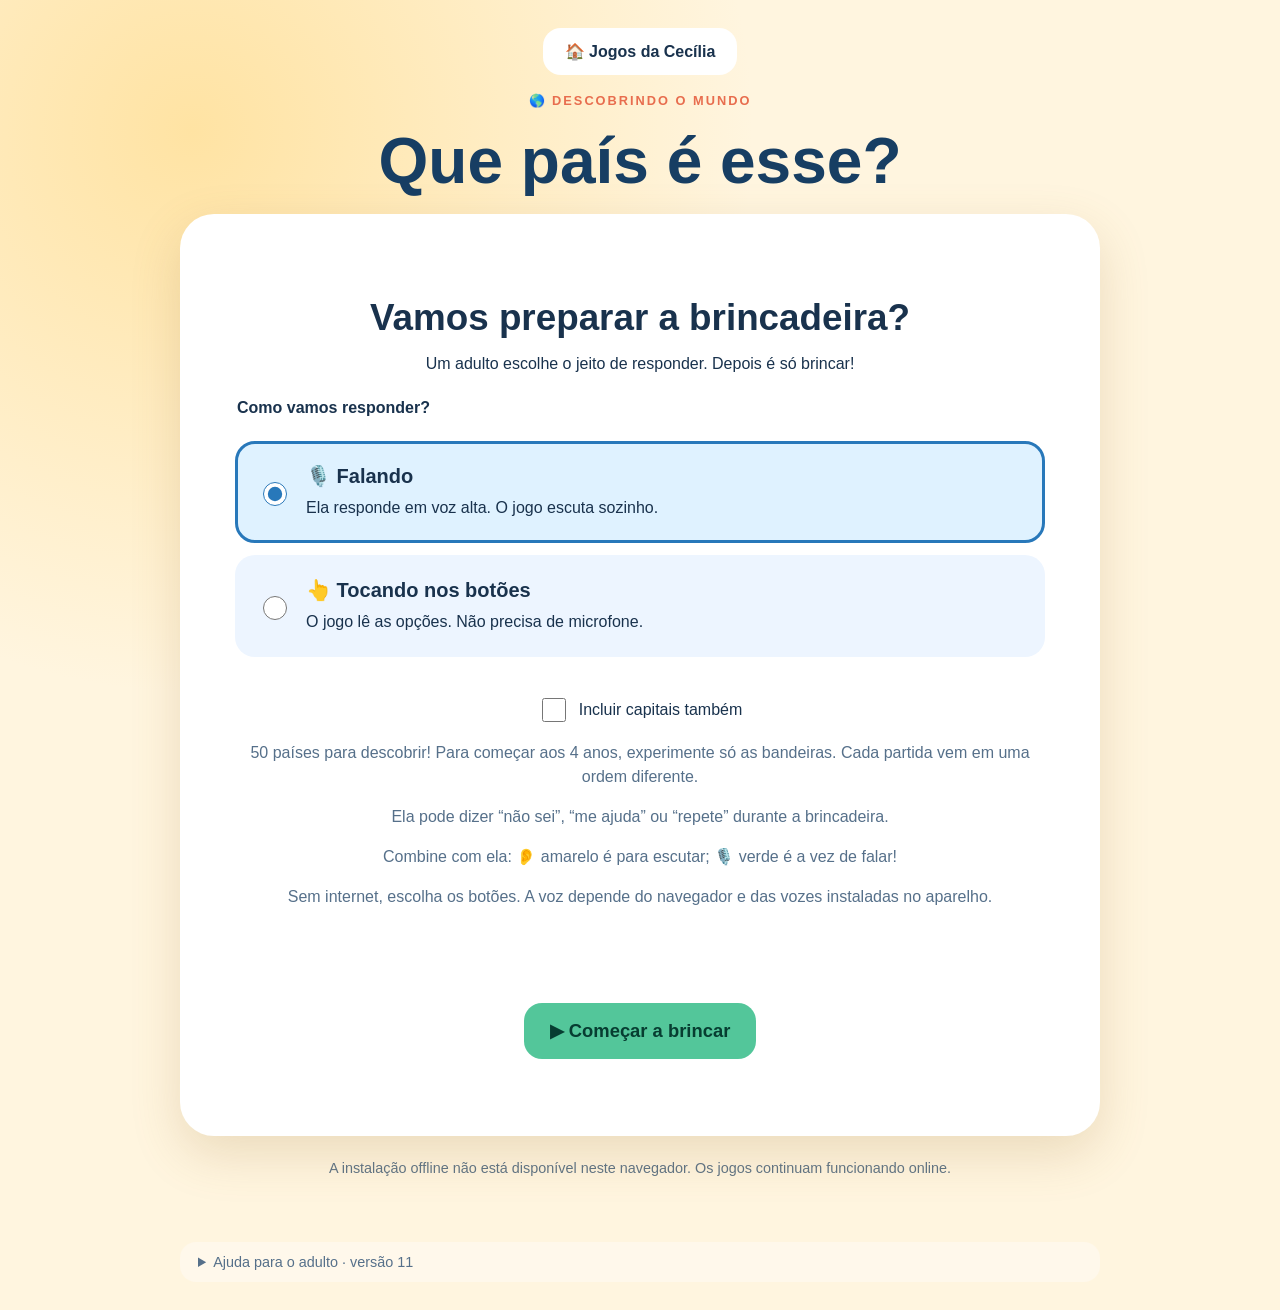
==== games/flags/index.html @ f5ba1f49 "Add files via upload" ====
<!doctype html>
<html lang="pt-BR">
<head>
  <meta charset="utf-8">
  <meta name="viewport" content="width=device-width, initial-scale=1, viewport-fit=cover">
  <meta name="theme-color" content="#7651b7">
  <title>Países e Bandeiras · Jogos da Cecília</title>
  <base href="../../">
  <link rel="stylesheet" href="style.css">
  <link rel="manifest" href="manifest.webmanifest">
  <link rel="apple-touch-icon" href="assets/icons/apple-touch-icon.png">
  <meta name="apple-mobile-web-app-capable" content="yes">
  <meta name="apple-mobile-web-app-status-bar-style" content="default">
  <link rel="stylesheet" href="pwa.css">
  <script src="pwa.js" defer></script>
  <script src="audio.js" defer></script>
</head>
<body>
  <main class="game">
    <a href="index.html" style="display:inline-block;margin-bottom:18px;padding:14px 22px;border-radius:18px;background:#fff;color:#19324d;font-weight:bold;text-decoration:none">🏠 Jogos da Cecília</a>
    <header><div class="eyebrow">🌎 DESCOBRINDO O MUNDO</div><h1>Que país é esse?</h1></header>
    <section id="setup" class="card">
      <h2>Vamos preparar a brincadeira?</h2>
      <p>Um adulto escolhe o jeito de responder. Depois é só brincar!</p>
      <fieldset>
        <legend>Como vamos responder?</legend>
        <label class="mode"><input type="radio" name="mode" value="voice" checked><span>🎙️ Falando<small>Ela responde em voz alta. O jogo escuta sozinho.</small></span></label>
        <label class="mode"><input type="radio" name="mode" value="buttons"><span>👆 Tocando nos botões<small>O jogo lê as opções. Não precisa de microfone.</small></span></label>
      </fieldset>
      <label class="extra"><input id="capitals" type="checkbox"> Incluir capitais também</label>
      <p class="hint">50 países para descobrir! Para começar aos 4 anos, experimente só as bandeiras. Cada partida vem em uma ordem diferente.</p>
      <p class="hint">Ela pode dizer “não sei”, “me ajuda” ou “repete” durante a brincadeira.</p>
      <p class="hint">Combine com ela: 👂 amarelo é para escutar; 🎙️ verde é a vez de falar!</p>
      <p class="hint">Sem internet, escolha os botões. A voz depende do navegador e das vozes instaladas no aparelho.</p>
      <p id="setup-message" class="feedback" role="status"></p>
      <button id="start" class="start">▶ Começar a brincar</button>
      <button id="cancel-start" class="secondary" hidden>Cancelar</button>
    </section>
    <section id="play" hidden>
      <p id="progress"></p>
      <div class="card">
        <div id="turn-cue" class="turn-cue speaking" role="status" aria-live="polite">
          <span id="turn-icon" class="turn-icon" aria-hidden="true">👂</span>
          <strong id="turn-label">Agora escute…</strong>
        </div>
        <img id="flag" class="flag" alt="Bandeira do país" width="520" height="290">
        <h2 id="question"></h2>
        <p id="feedback" class="feedback" role="status"></p>
        <div id="answers" class="answers"></div>
        <button id="repeat" class="secondary">🔊 Ouvir de novo</button>
      </div>
      <footer>
        <button id="pause" class="secondary">⏸ Pausar</button>
        <button id="new-game" class="secondary">🏠 Nova brincadeira</button>
      </footer>
    </section>
    <p id="pwa-status" class="pwa-status" role="status">Preparando os jogos para brincar sem internet…</p>
  </main>
  <details class="diagnostics">
    <summary>Ajuda para o adulto · versão 11</summary>
    <p>Se a voz parar, este registro mostra em que etapa o jogo ficou. Ele não grava áudio nem guarda o que foi falado. Copie o texto para relatar um problema.</p>
    <pre id="voice-diagnostics"></pre>
  </details>
  <script src="app.js"></script>
</body>
</html>
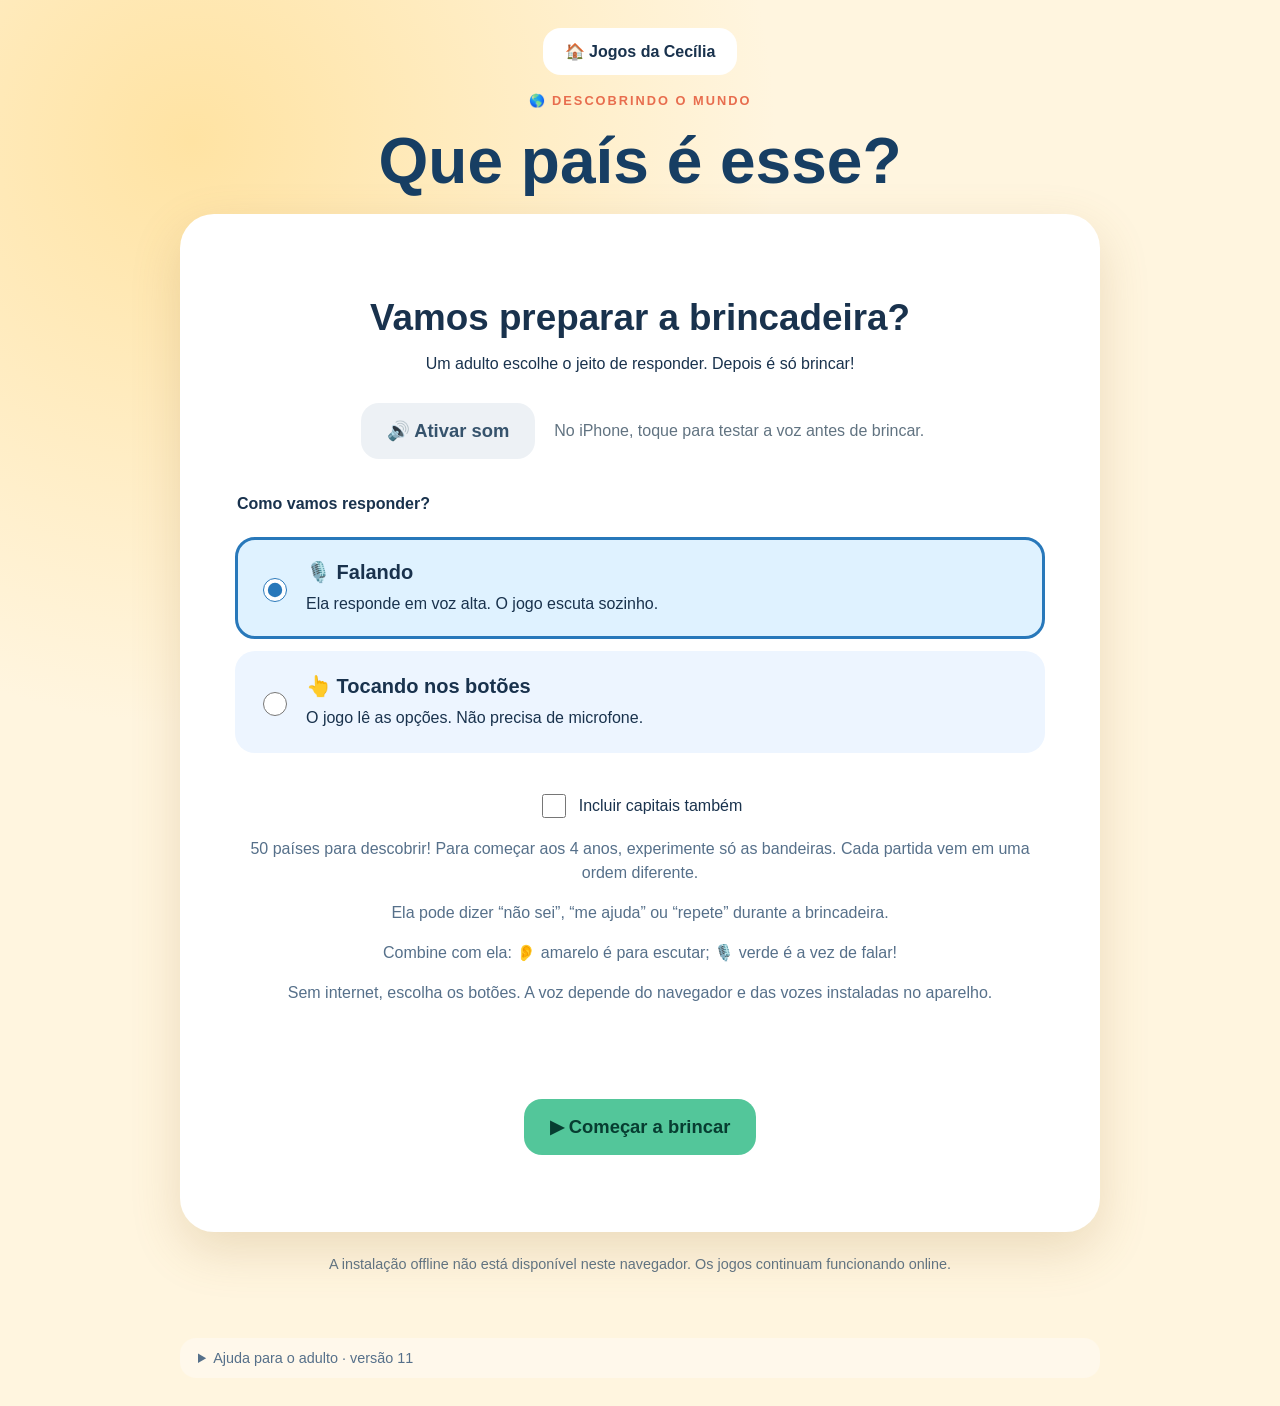
==== commit 9614fbe8: "Melhora audio no iPhone e perguntas de reconhecer numeros" ====
--- a/games/flags/index.html
+++ b/games/flags/index.html
@@ -19,9 +19,14 @@
   <main class="game">
     <a href="index.html" style="display:inline-block;margin-bottom:18px;padding:14px 22px;border-radius:18px;background:#fff;color:#19324d;font-weight:bold;text-decoration:none">🏠 Jogos da Cecília</a>
     <header><div class="eyebrow">🌎 DESCOBRINDO O MUNDO</div><h1>Que país é esse?</h1></header>
+    <p id="audio-notice" class="audio-notice" role="status" hidden></p>
     <section id="setup" class="card">
       <h2>Vamos preparar a brincadeira?</h2>
       <p>Um adulto escolhe o jeito de responder. Depois é só brincar!</p>
+      <div class="audio-controls">
+        <button id="activate-sound" class="soft secondary" type="button">🔊 Ativar som</button>
+        <p id="audio-test-status" role="status">No iPhone, toque para testar a voz antes de brincar.</p>
+      </div>
       <fieldset>
         <legend>Como vamos responder?</legend>
         <label class="mode"><input type="radio" name="mode" value="voice" checked><span>🎙️ Falando<small>Ela responde em voz alta. O jogo escuta sozinho.</small></span></label>
@@ -60,6 +65,7 @@
     <summary>Ajuda para o adulto · versão 11</summary>
     <p>Se a voz parar, este registro mostra em que etapa o jogo ficou. Ele não grava áudio nem guarda o que foi falado. Copie o texto para relatar um problema.</p>
     <pre id="voice-diagnostics"></pre>
+    <p>Diagnóstico de som · áudio 2. Compare no Safari e no aplicativo instalado.</p><pre id="audio-diagnostics" class="audio-diagnostics"></pre>
   </details>
   <script src="app.js"></script>
 </body>
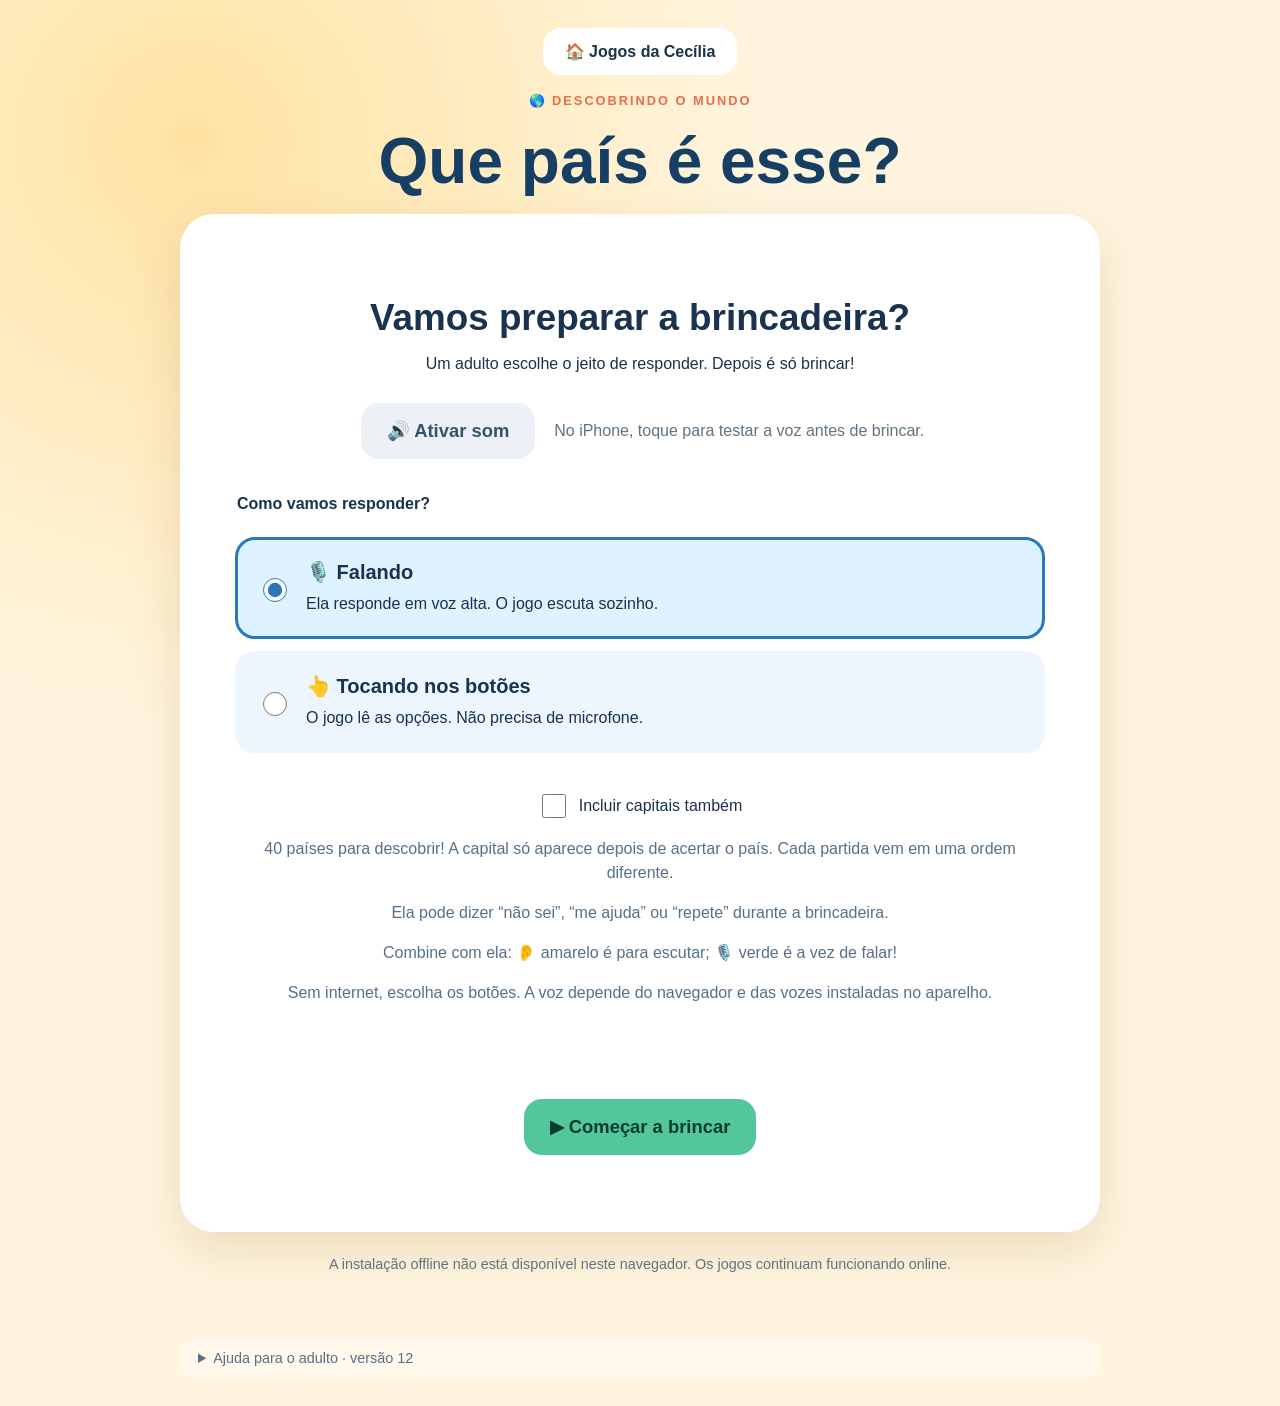
==== commit 7ac3bdc0: "Corrige prontidao e recuperacao do microfone nas bandeiras" ====
--- a/games/flags/index.html
+++ b/games/flags/index.html
@@ -33,7 +33,7 @@
         <label class="mode"><input type="radio" name="mode" value="buttons"><span>👆 Tocando nos botões<small>O jogo lê as opções. Não precisa de microfone.</small></span></label>
       </fieldset>
       <label class="extra"><input id="capitals" type="checkbox"> Incluir capitais também</label>
-      <p class="hint">50 países para descobrir! Para começar aos 4 anos, experimente só as bandeiras. Cada partida vem em uma ordem diferente.</p>
+      <p class="hint">40 países para descobrir! A capital só aparece depois de acertar o país. Cada partida vem em uma ordem diferente.</p>
       <p class="hint">Ela pode dizer “não sei”, “me ajuda” ou “repete” durante a brincadeira.</p>
       <p class="hint">Combine com ela: 👂 amarelo é para escutar; 🎙️ verde é a vez de falar!</p>
       <p class="hint">Sem internet, escolha os botões. A voz depende do navegador e das vozes instaladas no aparelho.</p>
@@ -62,7 +62,7 @@
     <p id="pwa-status" class="pwa-status" role="status">Preparando os jogos para brincar sem internet…</p>
   </main>
   <details class="diagnostics">
-    <summary>Ajuda para o adulto · versão 11</summary>
+    <summary>Ajuda para o adulto · versão 12</summary>
     <p>Se a voz parar, este registro mostra em que etapa o jogo ficou. Ele não grava áudio nem guarda o que foi falado. Copie o texto para relatar um problema.</p>
     <pre id="voice-diagnostics"></pre>
     <p>Diagnóstico de som · áudio 2. Compare no Safari e no aplicativo instalado.</p><pre id="audio-diagnostics" class="audio-diagnostics"></pre>
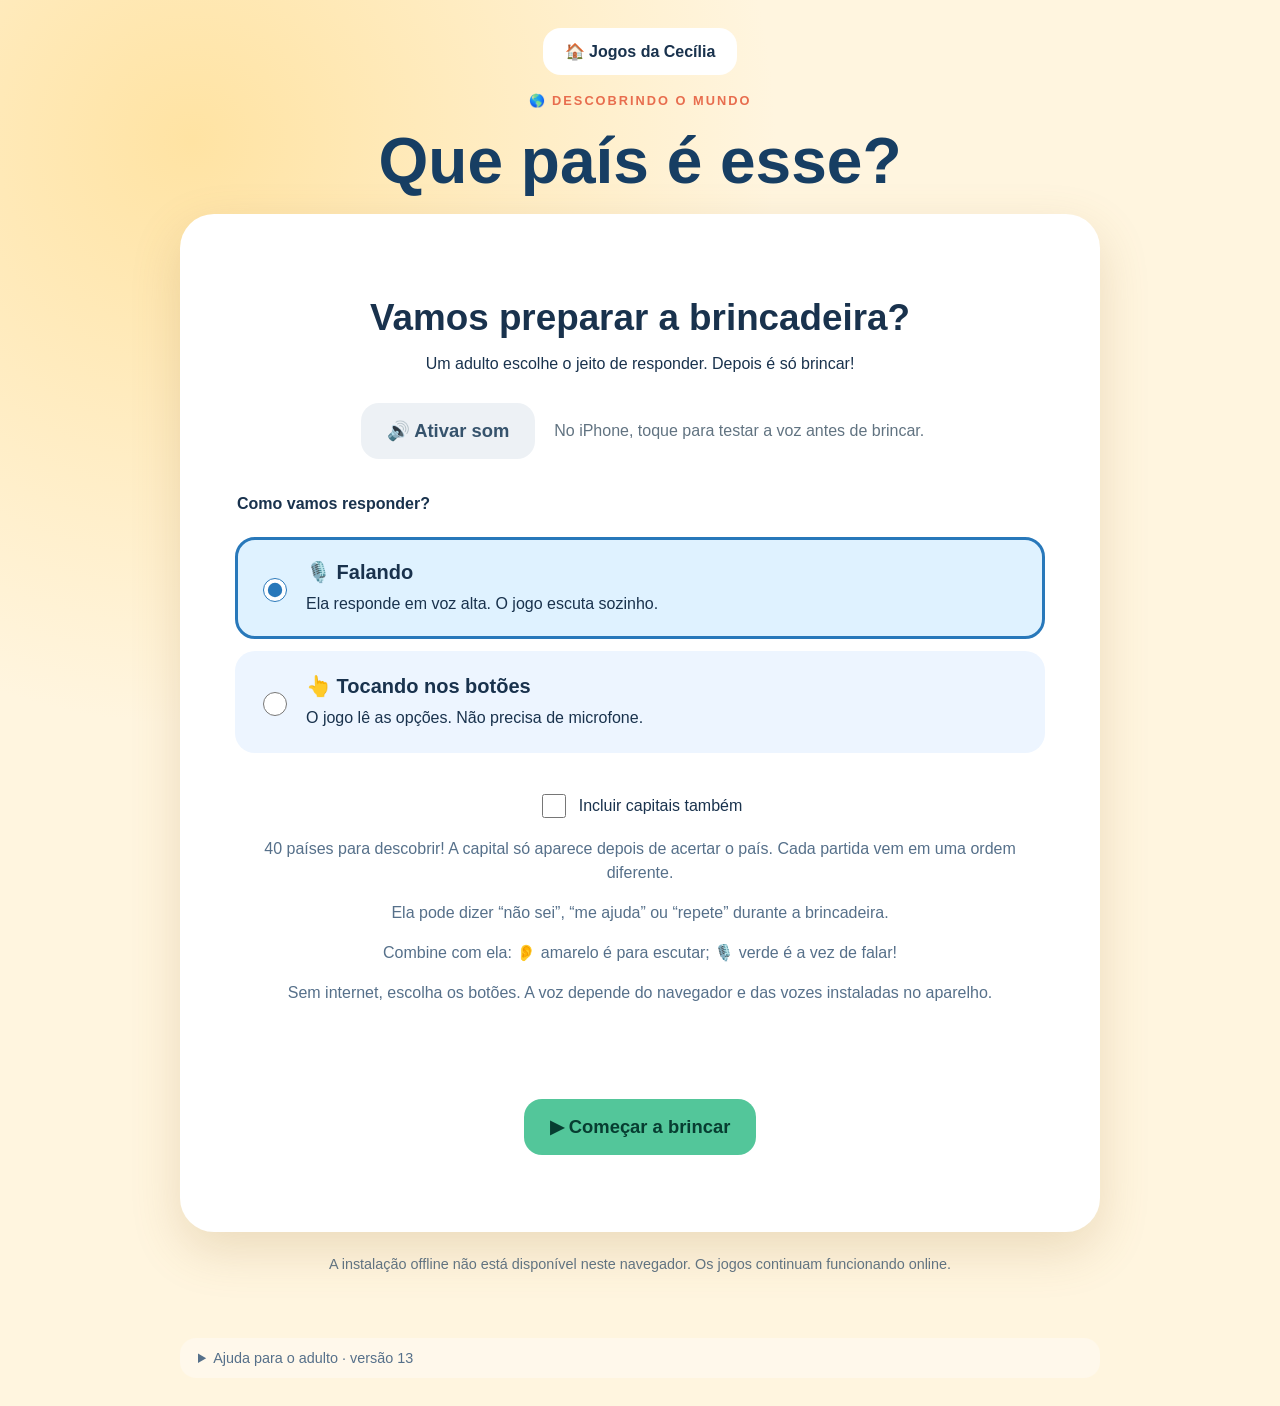
==== commit 690feabd: "Evita sessao inicial descartada no iOS e recupera falha de captura" ====
--- a/games/flags/index.html
+++ b/games/flags/index.html
@@ -62,7 +62,7 @@
     <p id="pwa-status" class="pwa-status" role="status">Preparando os jogos para brincar sem internet…</p>
   </main>
   <details class="diagnostics">
-    <summary>Ajuda para o adulto · versão 12</summary>
+    <summary>Ajuda para o adulto · versão 13</summary>
     <p>Se a voz parar, este registro mostra em que etapa o jogo ficou. Ele não grava áudio nem guarda o que foi falado. Copie o texto para relatar um problema.</p>
     <pre id="voice-diagnostics"></pre>
     <p>Diagnóstico de som · áudio 2. Compare no Safari e no aplicativo instalado.</p><pre id="audio-diagnostics" class="audio-diagnostics"></pre>
